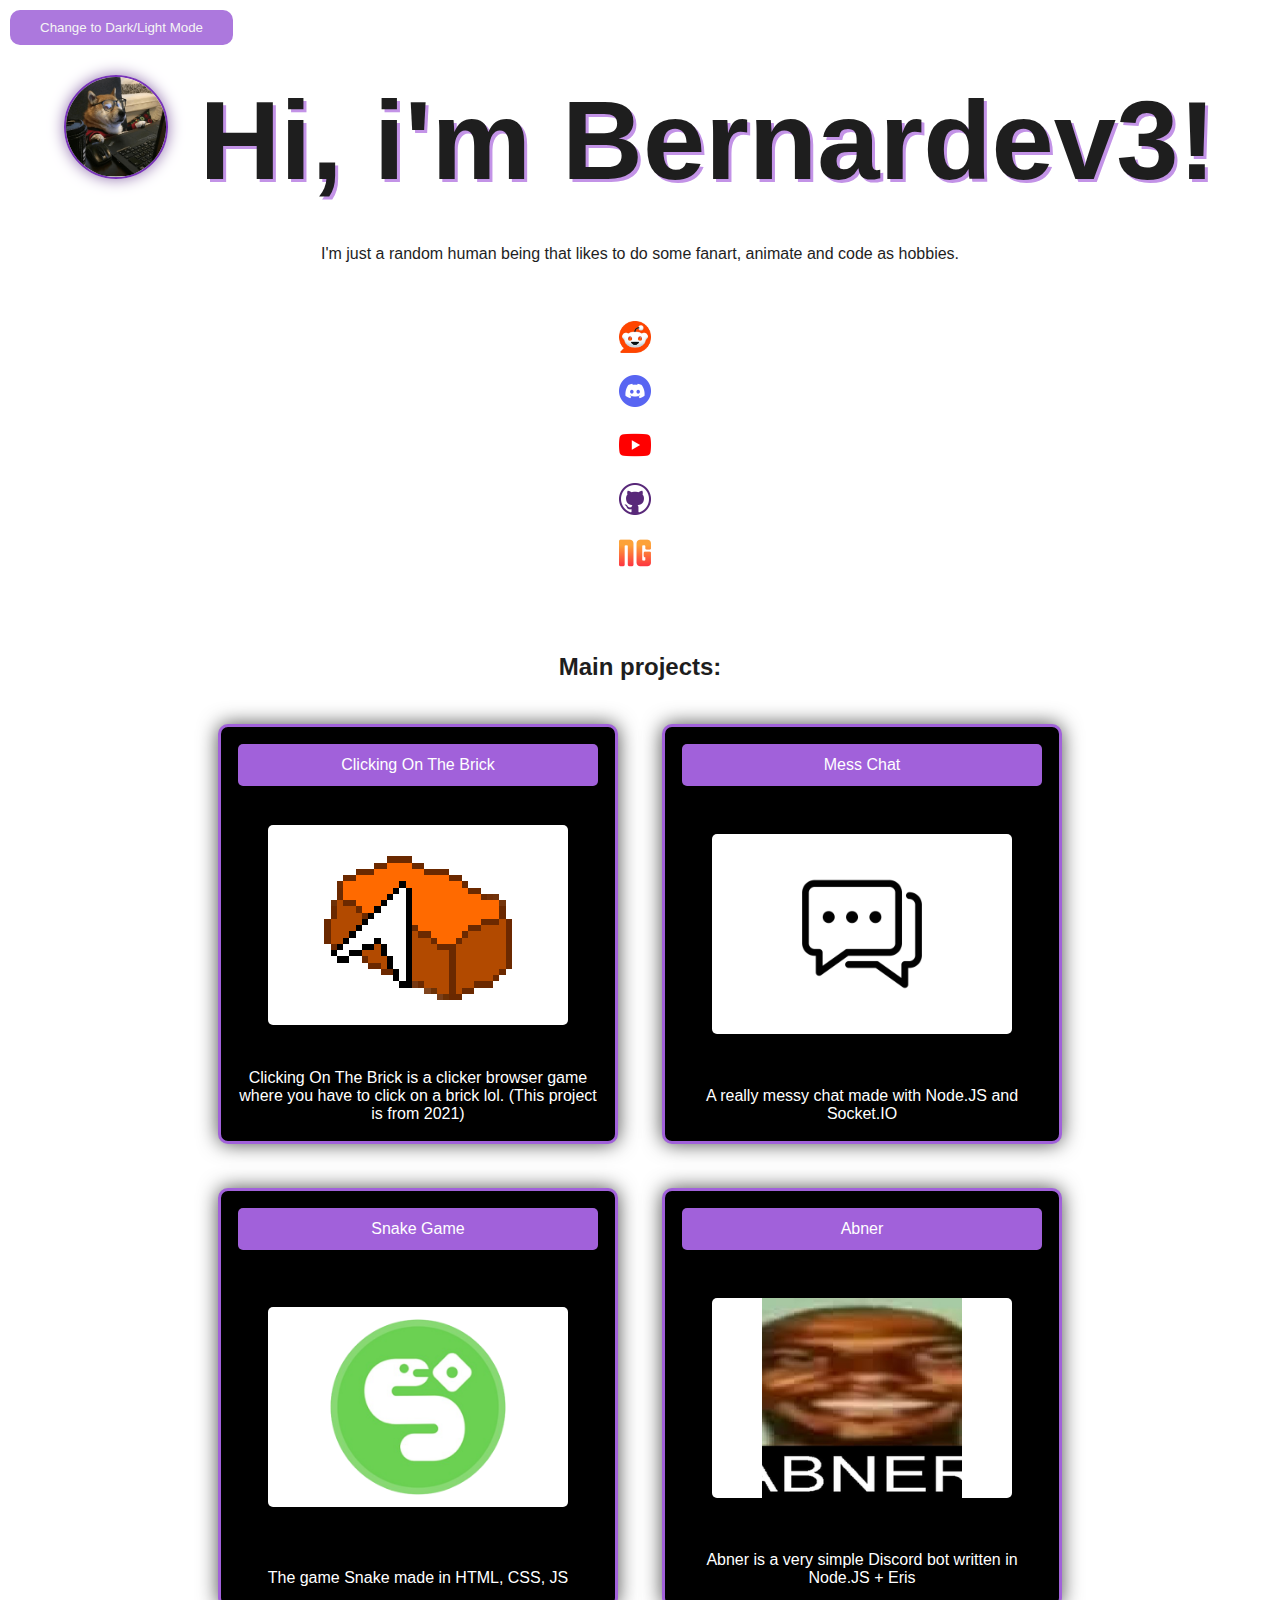
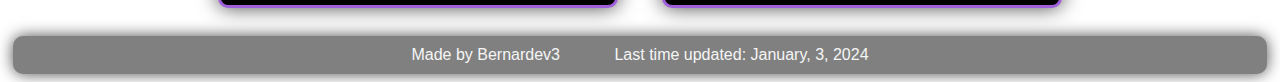
==== index.html @ 6b7e63c8 "Add files via upload" ====
<!DOCTYPE html>

<html lang="en">
	<head>
		<meta charset="UTF-8">
		<meta http-equiv="X-UA-Compatible" content="IE=edge">
		<meta name="viewport" content="width=device-width, initial-scale=1.0">
		<link rel="stylesheet" href="./style.css">
		<link rel="shortcut icon" href="./cachorro_usando_pc.png" type="image/x-icon">
		<title>Bernardev3's portfolio</title>
	</head>

	<body>
		<div id="header">
			<h1>
				<img src="./cachorro_usando_pc.png" width="100" height="100" id="profilePicture">
				Hi, i'm Bernardev3!
			</h1>
			<p>I'm just a random human being that likes to do some fanart, animate and code as hobbies.</p>
		</div>

		<a href="https://www.reddit.com/user/Bernardev3" class="links">
			<span>Reddit</span>
			<br>
			<img src="./reddit_logo.png" width="32" height="32">
		</a>
		<br>
		<a href="https://discord.com/users/873972178507427861" class="links">
			<span>Discord</span>
			<br>
			<img src="./discord_logo.ico" width="32" height="32">
		</a>
		<br>
		<a href="https://www.youtube.com/channel/UCDOGk_g1fvS3BcQYWlkbiJQ" class="links">
			<span>YouTube</span>
			<br>
			<img src="./youtube_logo.png" width="32" height="32">
		</a>
		<br>
		<a href="https://github.com/Bernardev3" class="links">
			<span>GitHub</span>
			<br>
			<img src="./github_logo.png" width="32" height="32">
		</a>
		<br>
		<a href="https://bernardev3.newgrounds.com" class="links">
			<span>Newgrounds</span>
			<br>
			<img src="./newgrounds_logo.ico" width="32" height="32">
		</a>

		<h2 style="margin-top: 80px;">Main projects:</h2>

		<table id="projectsContainer">
			<tbody>
				<td>
					<table class="project">
						<thead>
							<td>Clicking On The Brick</td>
						</thead>
						<tbody>
							<td>
								<a href="https://github.com/Bernardev3/clicking-on-the-brick">
									<img src="./cotb_logo.png" alt="Clicking On The Brick Logo" width="200" height="200" style="image-rendering: pixelated;">
								</a>
							</td>
						</tbody>
						<tfoot>
							<td>Clicking On The Brick is a clicker browser game where you have to click on a brick lol. (This project is from 2021)</td>
						</tfoot>
					</table>
				</td>
				<td>
					<table class="project">
						<thead>
							<td>Mess Chat</td>
						</thead>
						<tbody>
							<td>
								<a href="https://github.com/Bernardev3/mess-chat">
									<img src="./mess_chat_logo.png" alt="Mess Chat Logo" width="200" height="200">
								</a>
							</td>
						</tbody>
						<tfoot>
							<td>A really messy chat made with Node.JS and Socket.IO</td>
						</tfoot>
					</table>
				</td>
				<tr>
				<td>
					<table class="project">
						<thead>
							<td>Snake Game</td>
						</thead>
						<tbody>
							<td>
								<a href="https://github.com/Bernardev3/snake-game">
									<img src="./snake_logo.png" alt="Snake Game Logo" width="200" height="200">
								</a>
							</td>
						</tbody>
						<tfoot>
							<td>The game Snake made in HTML, CSS, JS</td>
						</tfoot>
					</table>
				</td>
				<td>
					<table class="project">
						<thead>
							<td>Abner</td>
						</thead>
						<tbody>
							<td>
								<a href="https://top.gg/bot/1008718546026647593">
									<img src="./abner_logo.png" alt="Abner Logo" width="200" height="200">
								</a>
							</td>
						</tbody>
						<tfoot>
							<td>Abner is a very simple Discord bot written in Node.JS + Eris</td>
						</tfoot>
					</table>
				</td>
			</tbody>
		</table>

		<div id="footer">
			<span style="margin-right: 50px;">Made by Bernardev3</span>
			<span>Last time updated: January, 3, 2024</span>
		</div>

		<button id="changeModeButton">Change to Dark/Light Mode</button>

		<script src="script.js"></script>
	</body>
</html>
---- style.css ----
@keyframes sinWaveAnim {
	to {
		transform: translatey(15px);
	}
}

@keyframes headerAnim {
	from {
		opacity: 0;
	}

	to {
		opacity: 1;
	}
}

@keyframes linksAnim {
	0% {
		color: white;
		padding-right: 10px;
	}

	50% {
		color: rgb(30, 30, 30);
		padding-right: 50px;
	}

	100% {
		color: white;
		padding-right: 10px;
	}
}

@keyframes darkLinksAnim {
	0% {
		color: rgb(30, 30, 30);
		padding-right: 10px;
	}

	50% {
		color: whitesmoke;
		padding-right: 50px;
	}

	100% {
		color: rgb(30, 30, 30);
		padding-right: 10px;
	}
}

@keyframes projectHoverAnim {
	from {
		width: 400px;
		height: 420px;
	}

	to {
		width: 380px;
		height: 400px;
		margin-left: 30px;
	}
}

* {
	font-family: sans-serif;
}

body {
	text-align: center;
	align-items: center;
	background-color: white;
	color: rgb(30, 30, 30);
}

h1 {
	font-size: 700%;
	text-shadow: 3px 3px rgb(195, 147, 231);
	margin-bottom: 0;
}

p {
	margin-bottom: 40px;
	margin-top: 40px;
}

.links {
	color: white;
	padding-top: 15px;
	text-decoration: none;
	padding: 10px;
}

.links span {
	margin-right: 20px;
}

#header {
	animation: headerAnim 3s;
}

#profilePicture {
	border: 2px rgb(120, 52, 184) solid;
	border-radius: 100px;
	box-shadow: 0 0 15px rgb(144, 113, 172);
	animation: sinWaveAnim 1.8s alternate infinite ease-in-out;
}

#projectsContainer {
	margin: auto;
	animation: sinWaveAnim 2s alternate infinite ease-in-out;
}

#changeModeButton {
	position: fixed;
	top: 10px;
	left: 10px;
	cursor: pointer;
	background-color: rgb(172, 120, 221);
	border: none;
	border-radius: 10px;
	padding: 10px;
	padding-right: 30px;
	padding-left: 30px;
	color: whitesmoke;
}

#changeModeButton:hover {
	background-color: rgb(126, 87, 163);
}

#footer {
	padding: 10px;
	background-color: gray;
	color: whitesmoke;
	border-radius: 10px;
	margin: 5px;
	box-shadow: 0 0 15px rgba(0, 0, 0, 0.7);
}

.project {
	height: 420px;
	width: 400px;
	border-radius: 10px;
	border: 3px rgb(161, 97, 218) solid;
	padding: 15px;
	background-color: black;
	color: white;
	box-shadow: 0 0 20px rgba(0, 0, 0, 0.7);
	margin: 20px;
}

.project thead td {
	background-color: rgb(161, 97, 218);
	padding: 12px;
	border-radius: 5px;
}

.project tbody img {
	background-color: white;
	padding-left: 50px;
	padding-right: 50px;
	border-radius: 5px;
	margin: 10px;
}

.project:hover {
	animation: projectHoverAnim 0.8s alternate ease-in-out infinite;
	border: 4px rgb(112, 81, 138) solid;
}
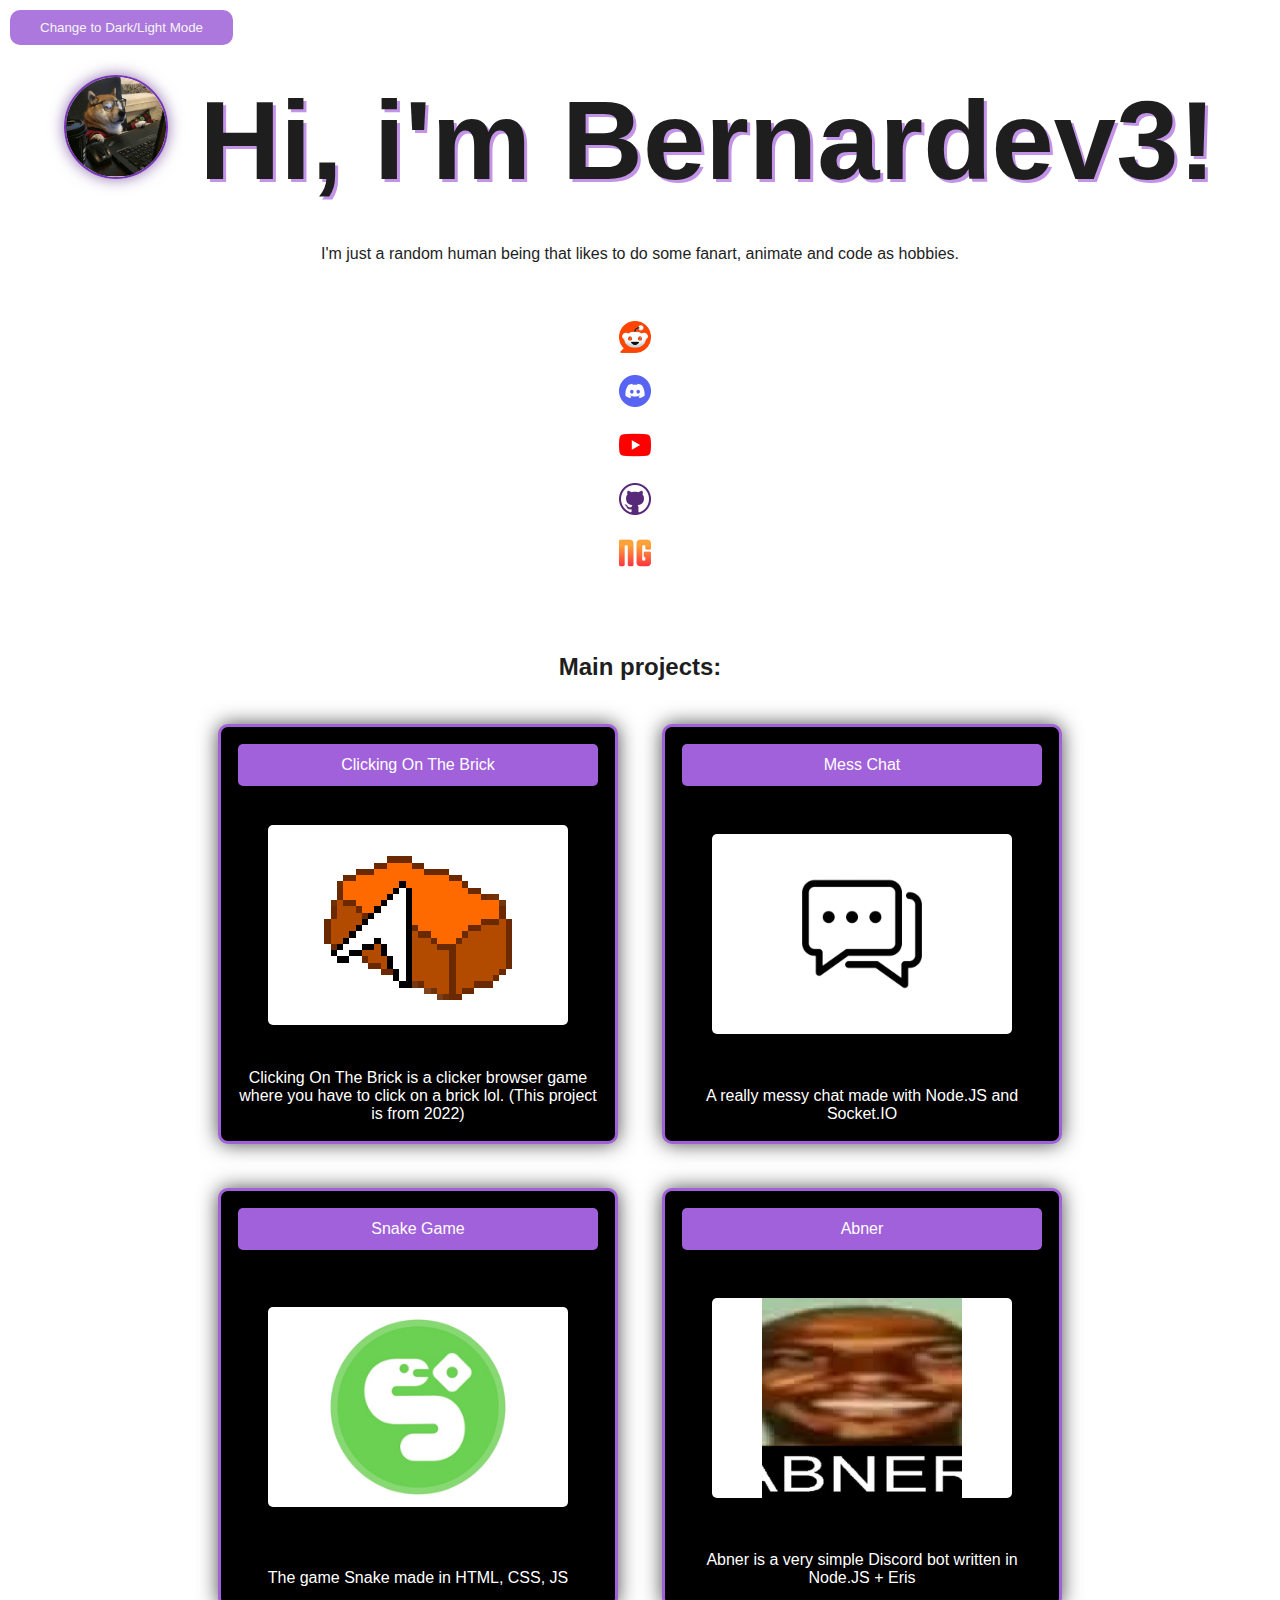
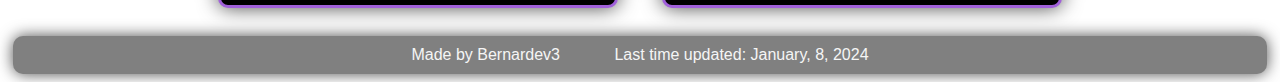
==== commit 44ca0583: "Add files via upload" ====
--- a/index.html
+++ b/index.html
@@ -66,7 +66,7 @@
 							</td>
 						</tbody>
 						<tfoot>
-							<td>Clicking On The Brick is a clicker browser game where you have to click on a brick lol. (This project is from 2021)</td>
+							<td>Clicking On The Brick is a clicker browser game where you have to click on a brick lol. (This project is from 2022)</td>
 						</tfoot>
 					</table>
 				</td>
@@ -127,7 +127,7 @@
 
 		<div id="footer">
 			<span style="margin-right: 50px;">Made by Bernardev3</span>
-			<span>Last time updated: January, 3, 2024</span>
+			<span>Last time updated: January, 8, 2024</span>
 		</div>
 
 		<button id="changeModeButton">Change to Dark/Light Mode</button>
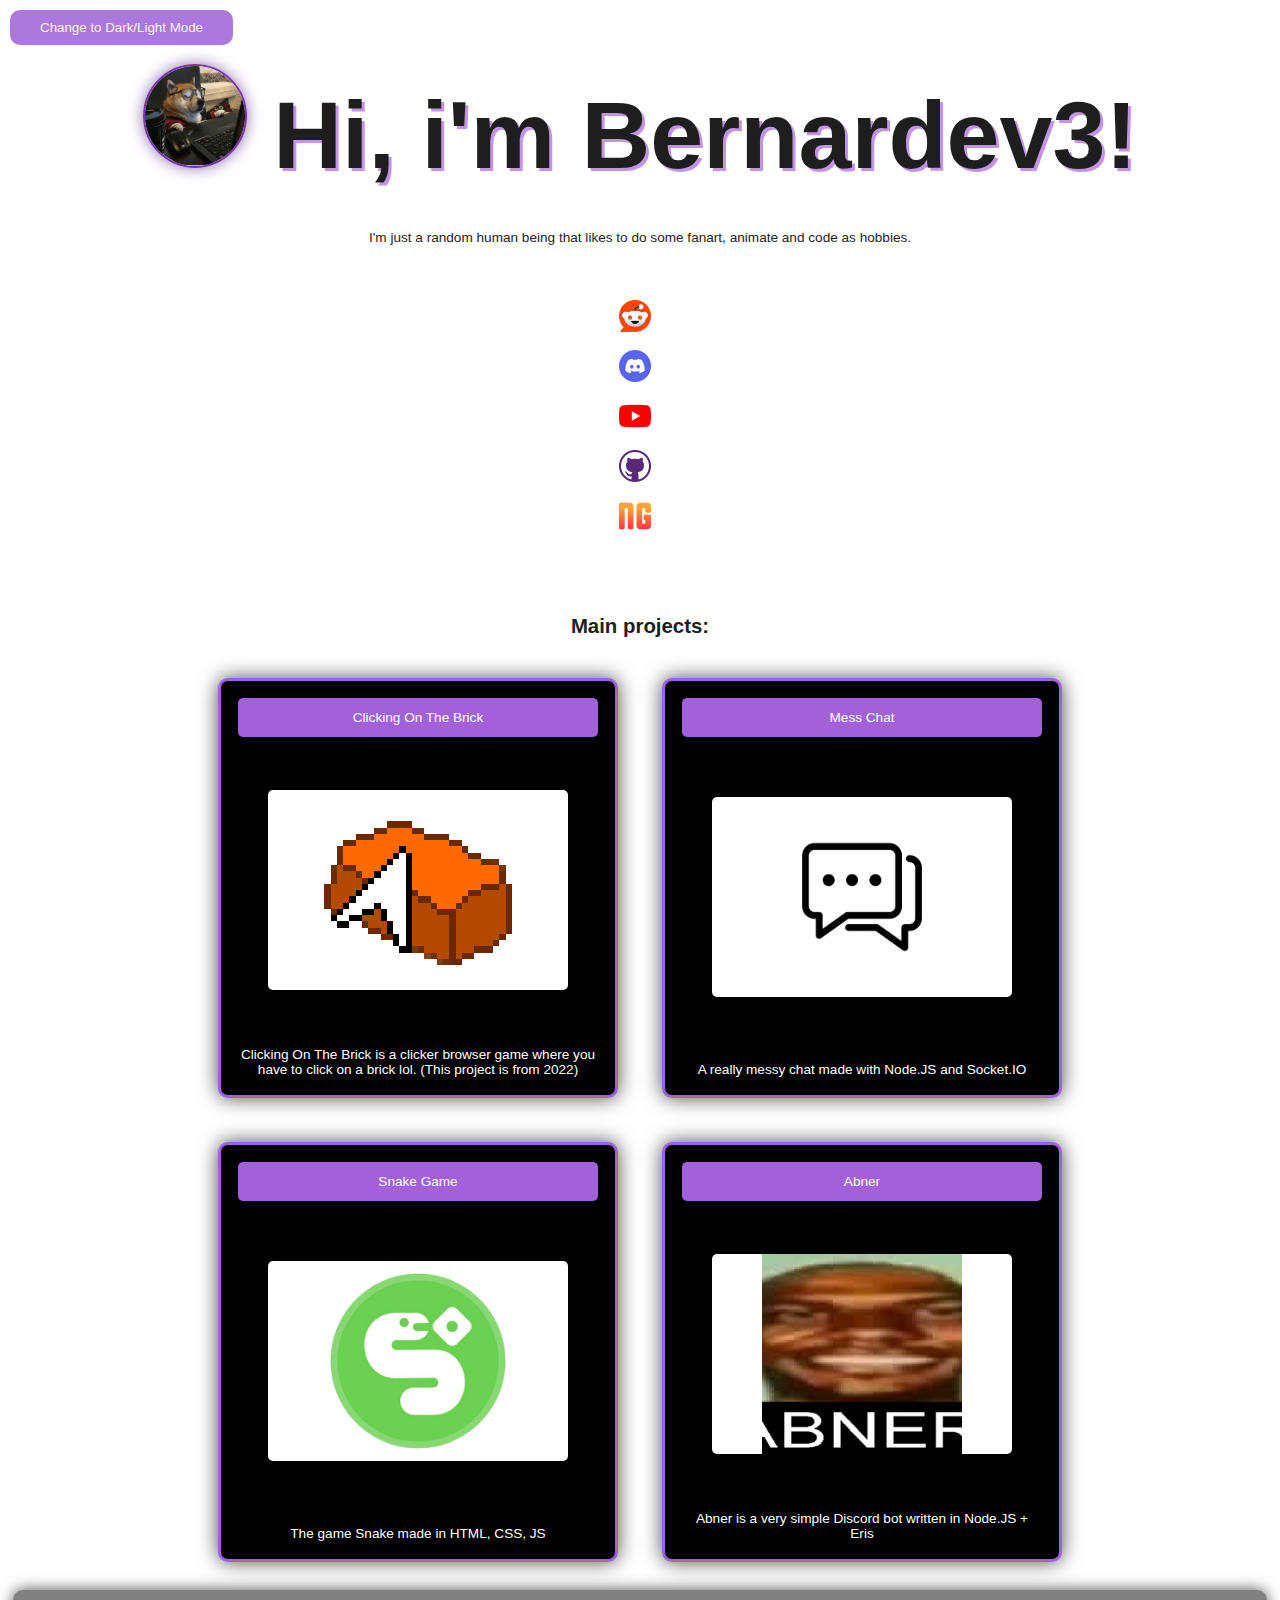
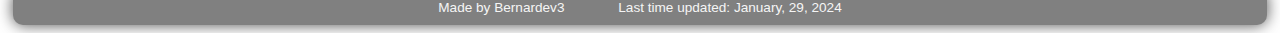
==== commit d7fb94f9: "Add files via upload" ====
--- a/index.html
+++ b/index.html
@@ -127,7 +127,7 @@
 
 		<div id="footer">
 			<span style="margin-right: 50px;">Made by Bernardev3</span>
-			<span>Last time updated: January, 8, 2024</span>
+			<span>Last time updated: January, 29, 2024</span>
 		</div>
 
 		<button id="changeModeButton">Change to Dark/Light Mode</button>
--- a/style.css
+++ b/style.css
@@ -62,7 +62,7 @@
 }
 
 * {
-	font-family: sans-serif;
+	font-family: Verdana, sans-serif;
 }
 
 body {
@@ -70,6 +70,7 @@
 	align-items: center;
 	background-color: white;
 	color: rgb(30, 30, 30);
+	font-size: 85%;
 }
 
 h1 {
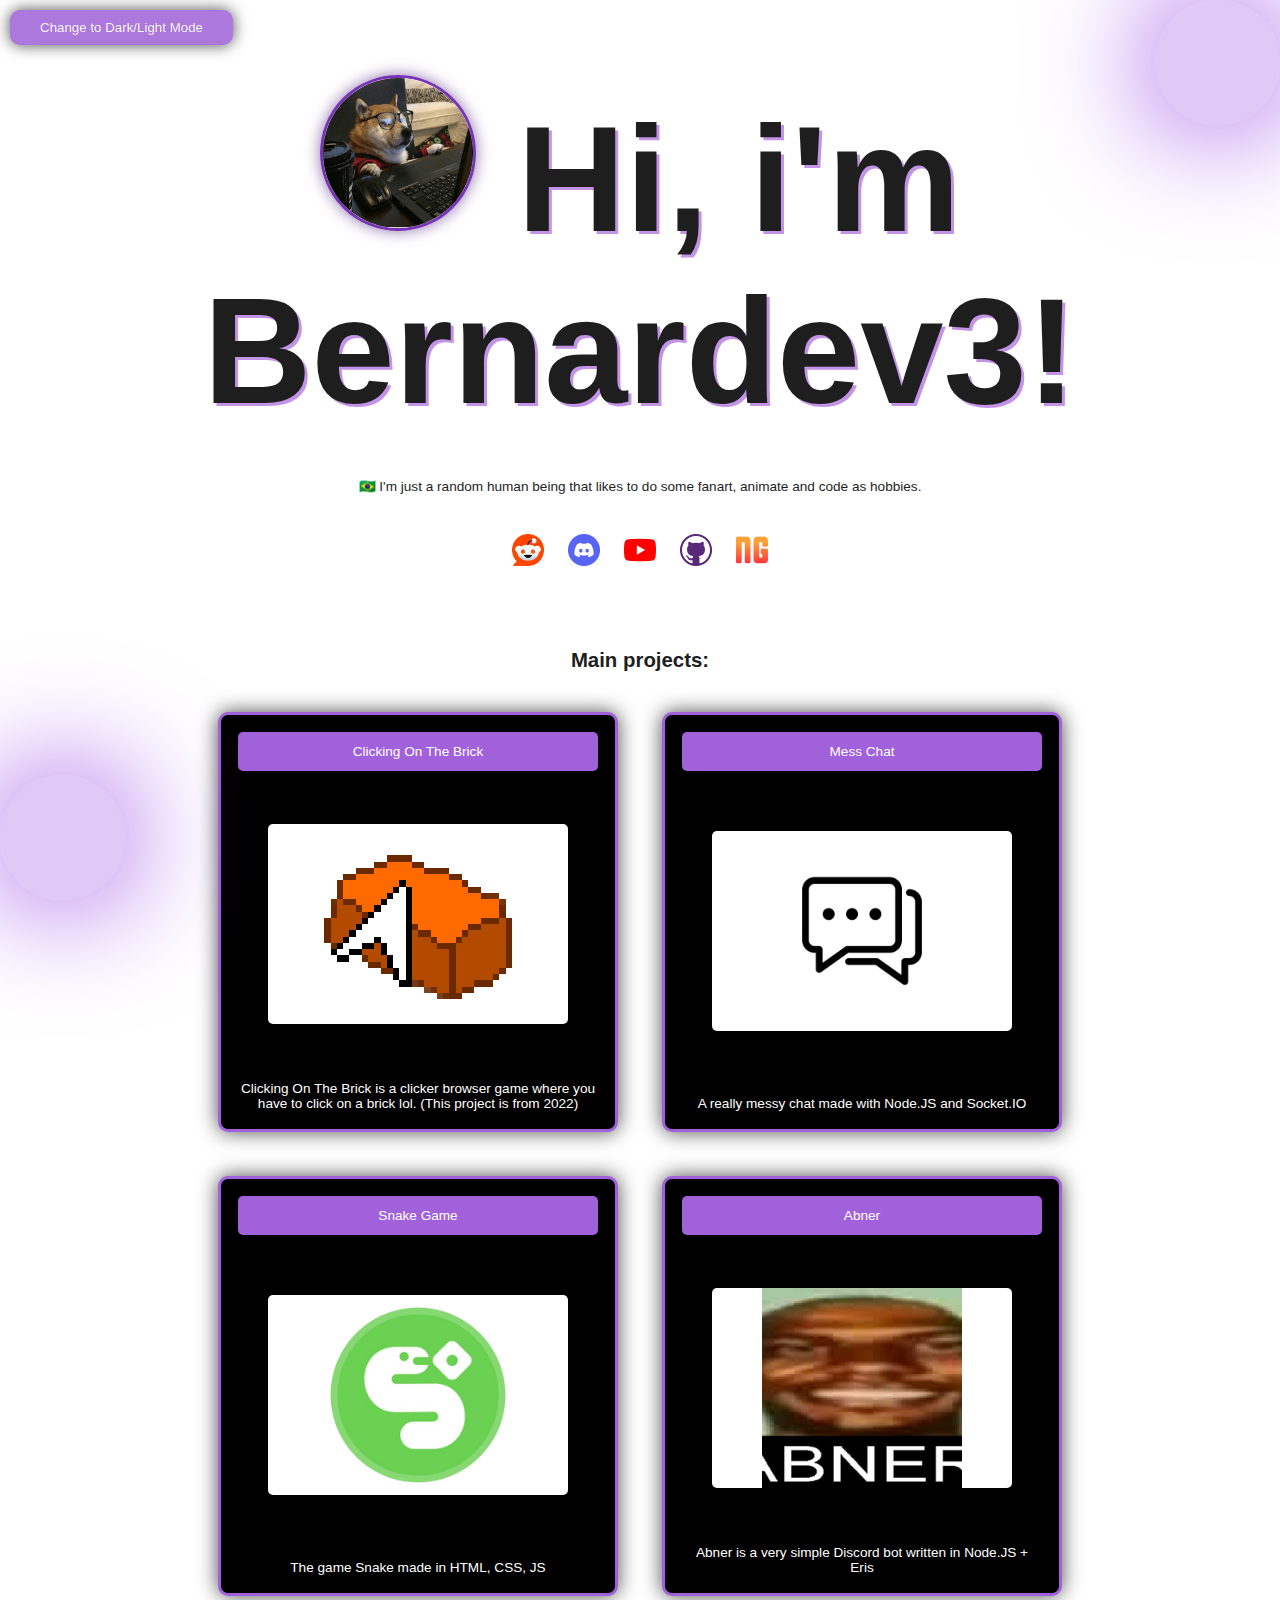
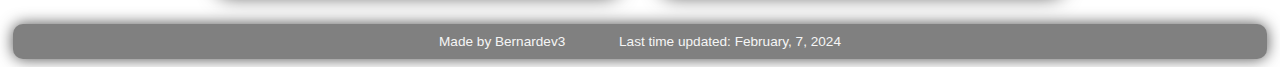
==== commit f6f1fc4f: "Add files via upload" ====
--- a/index.html
+++ b/index.html
@@ -13,40 +13,26 @@
 	<body>
 		<div id="header">
 			<h1>
-				<img src="./cachorro_usando_pc.png" width="100" height="100" id="profilePicture">
-				Hi, i'm Bernardev3!
+				<img src="./cachorro_usando_pc.png" width="150" height="150" id="profilePicture">
+				Hi, i'm<br>Bernardev3!
 			</h1>
-			<p>I'm just a random human being that likes to do some fanart, animate and code as hobbies.</p>
+			<p>🇧🇷 I'm just a random human being that likes to do some fanart, animate and code as hobbies.</p>
 		</div>
 
 		<a href="https://www.reddit.com/user/Bernardev3" class="links">
-			<span>Reddit</span>
-			<br>
-			<img src="./reddit_logo.png" width="32" height="32">
+			<img src="./reddit_logo.png" width="32" height="32" alt="Reddit" title="Reddit">
 		</a>
-		<br>
 		<a href="https://discord.com/users/873972178507427861" class="links">
-			<span>Discord</span>
-			<br>
-			<img src="./discord_logo.ico" width="32" height="32">
+			<img src="./discord_logo.ico" width="32" height="32" alt="Discord" title="Discord">
 		</a>
-		<br>
 		<a href="https://www.youtube.com/channel/UCDOGk_g1fvS3BcQYWlkbiJQ" class="links">
-			<span>YouTube</span>
-			<br>
-			<img src="./youtube_logo.png" width="32" height="32">
+			<img src="./youtube_logo.png" width="32" height="32" alt="YouTube" title="YouTube">
 		</a>
-		<br>
 		<a href="https://github.com/Bernardev3" class="links">
-			<span>GitHub</span>
-			<br>
-			<img src="./github_logo.png" width="32" height="32">
+			<img src="./github_logo.png" width="32" height="32" alt="GitHub" title="GitHub">
 		</a>
-		<br>
 		<a href="https://bernardev3.newgrounds.com" class="links">
-			<span>Newgrounds</span>
-			<br>
-			<img src="./newgrounds_logo.ico" width="32" height="32">
+			<img src="./newgrounds_logo.ico" width="32" height="32" alt="Newgrounds" title="Newgrounds">
 		</a>
 
 		<h2 style="margin-top: 80px;">Main projects:</h2>
@@ -127,11 +113,14 @@
 
 		<div id="footer">
 			<span style="margin-right: 50px;">Made by Bernardev3</span>
-			<span>Last time updated: January, 29, 2024</span>
+			<span>Last time updated: February, 7, 2024</span>
 		</div>
 
 		<button id="changeModeButton">Change to Dark/Light Mode</button>
 
+		<div id="lightSource1"></div>
+		<div id="lightSource2"></div>
+
 		<script src="script.js"></script>
 	</body>
 </html>--- a/style.css
+++ b/style.css
@@ -14,50 +14,13 @@
 	}
 }
 
-@keyframes linksAnim {
-	0% {
-		color: white;
-		padding-right: 10px;
-	}
-
-	50% {
-		color: rgb(30, 30, 30);
-		padding-right: 50px;
-	}
-
-	100% {
-		color: white;
-		padding-right: 10px;
-	}
-}
-
-@keyframes darkLinksAnim {
-	0% {
-		color: rgb(30, 30, 30);
-		padding-right: 10px;
-	}
-
-	50% {
-		color: whitesmoke;
-		padding-right: 50px;
-	}
-
-	100% {
-		color: rgb(30, 30, 30);
-		padding-right: 10px;
-	}
-}
-
 @keyframes projectHoverAnim {
 	from {
-		width: 400px;
-		height: 420px;
+		opacity: 1;
 	}
 
 	to {
-		width: 380px;
-		height: 400px;
-		margin-left: 30px;
+		opacity: 0.8;
 	}
 }
 
@@ -74,8 +37,9 @@
 }
 
 h1 {
-	font-size: 700%;
+	font-size: 1100%;
 	text-shadow: 3px 3px rgb(195, 147, 231);
+	margin: 75px;
 	margin-bottom: 0;
 }
 
@@ -85,14 +49,12 @@
 }
 
 .links {
-	color: white;
-	padding-top: 15px;
+	padding: 10px;
 	text-decoration: none;
-	padding: 10px;
 }
 
-.links span {
-	margin-right: 20px;
+.links:hover {
+	opacity: 0.4;
 }
 
 #header {
@@ -100,8 +62,8 @@
 }
 
 #profilePicture {
-	border: 2px rgb(120, 52, 184) solid;
-	border-radius: 100px;
+	border: 3px rgb(120, 52, 184) solid;
+	border-radius: 150px;
 	box-shadow: 0 0 15px rgb(144, 113, 172);
 	animation: sinWaveAnim 1.8s alternate infinite ease-in-out;
 }
@@ -123,6 +85,7 @@
 	padding-right: 30px;
 	padding-left: 30px;
 	color: whitesmoke;
+	box-shadow: 0 0 15px rgba(0, 0, 0, 0.7);
 }
 
 #changeModeButton:hover {
@@ -165,6 +128,29 @@
 }
 
 .project:hover {
-	animation: projectHoverAnim 0.8s alternate ease-in-out infinite;
-	border: 4px rgb(112, 81, 138) solid;
+	animation: projectHoverAnim 0.3s;
+	border: 3px rgb(112, 81, 138) solid;
+	opacity: 0.8;
+}
+
+#lightSource1 {
+	position: fixed;
+	top: 0;
+	right: 0;
+	width: 125px;
+	height: 125px;
+	box-shadow: 0 0 125px blueviolet;
+	border-radius: 125px;
+	background-color: rgba(137, 43, 226, 0.26);
+}
+
+#lightSource2 {
+	position: fixed;
+	bottom: 0;
+	left: 0;
+	width: 125px;
+	height: 125px;
+	box-shadow: 0 0 125px blueviolet;
+	border-radius: 125px;
+	background-color: rgba(137, 43, 226, 0.26);
 }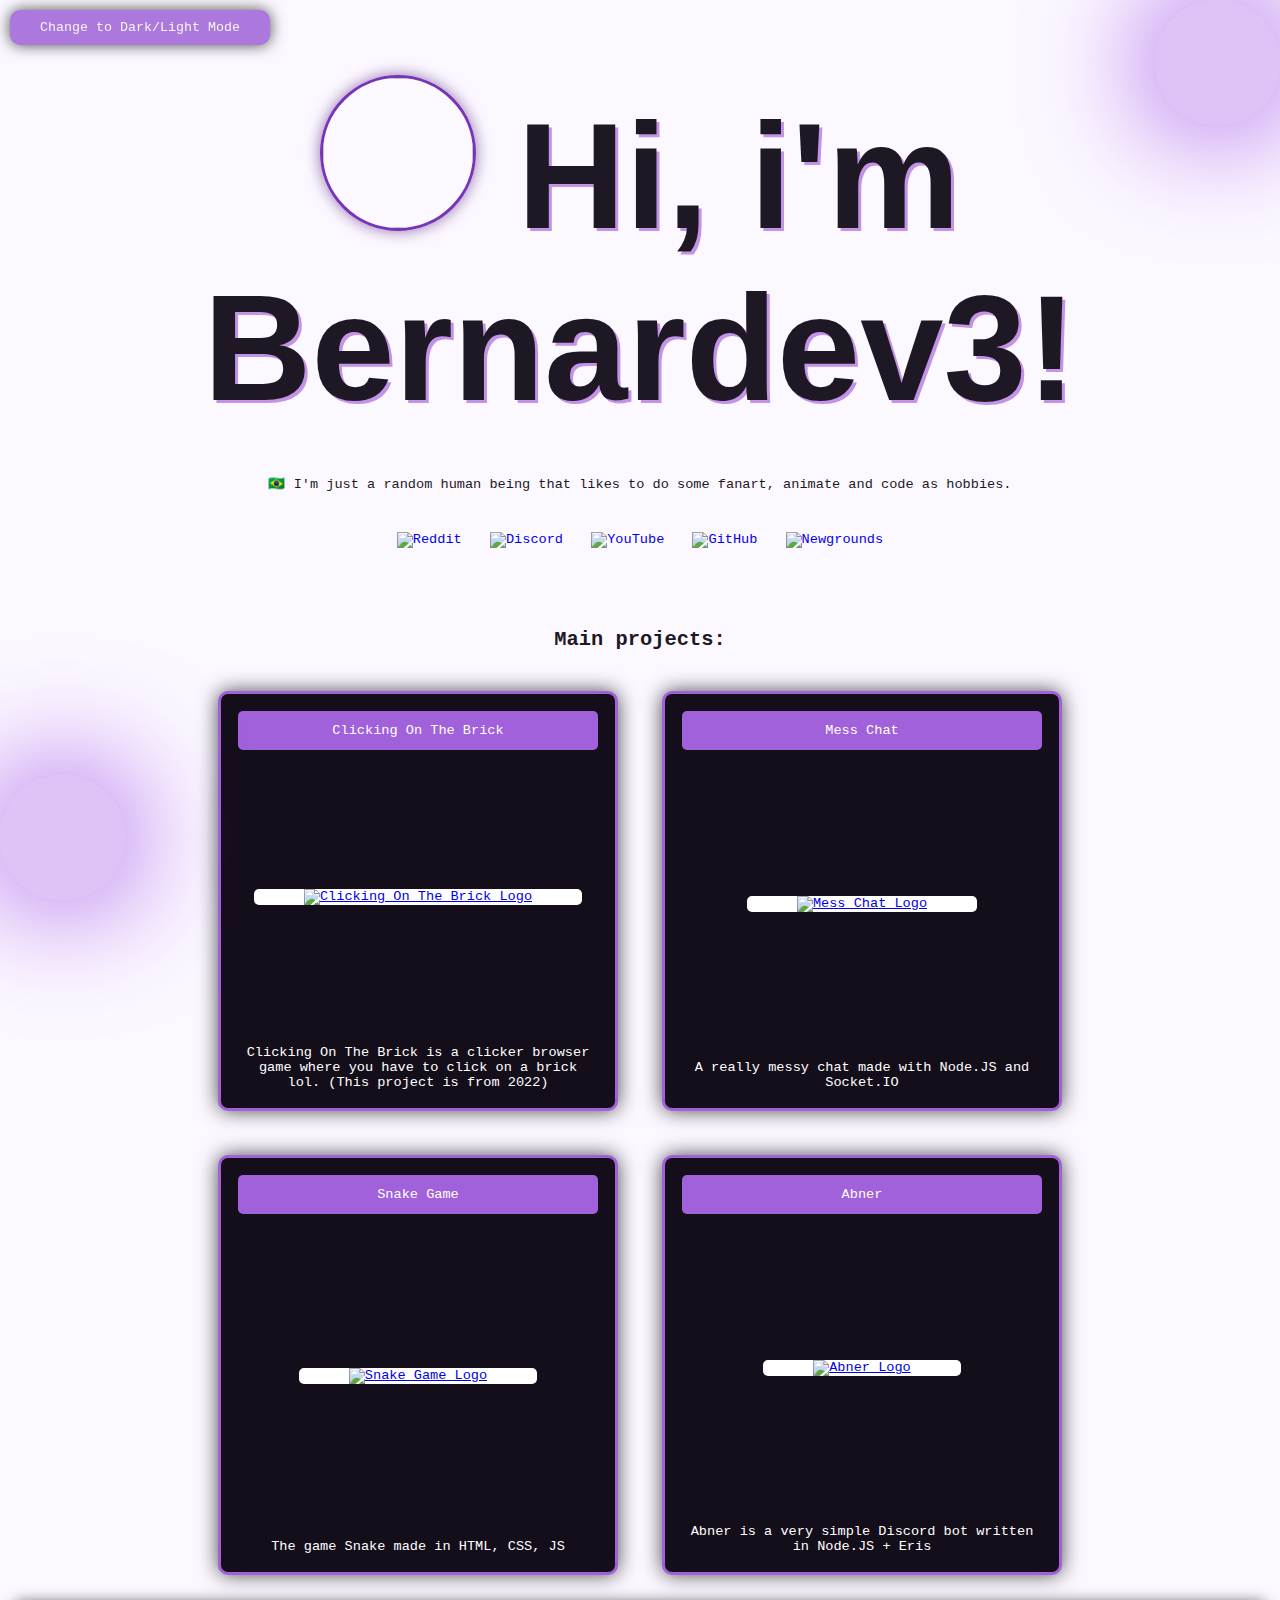
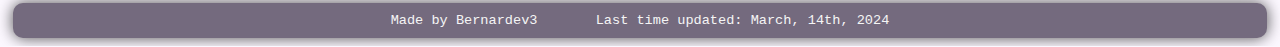
==== commit 21700a4d: "Add files via upload" ====
--- a/index.html
+++ b/index.html
@@ -6,33 +6,33 @@
 		<meta http-equiv="X-UA-Compatible" content="IE=edge">
 		<meta name="viewport" content="width=device-width, initial-scale=1.0">
 		<link rel="stylesheet" href="./style.css">
-		<link rel="shortcut icon" href="./cachorro_usando_pc.png" type="image/x-icon">
+		<link rel="shortcut icon" href="./favicon.png" type="image/x-icon">
 		<title>Bernardev3's portfolio</title>
 	</head>
 
 	<body>
 		<div id="header">
 			<h1>
-				<img src="./cachorro_usando_pc.png" width="150" height="150" id="profilePicture">
+				<img src="./img/cachorro_usando_pc.png" width="150" height="150" id="profilePicture">
 				Hi, i'm<br>Bernardev3!
 			</h1>
 			<p>🇧🇷 I'm just a random human being that likes to do some fanart, animate and code as hobbies.</p>
 		</div>
 
 		<a href="https://www.reddit.com/user/Bernardev3" class="links">
-			<img src="./reddit_logo.png" width="32" height="32" alt="Reddit" title="Reddit">
+			<img src="./img/reddit_logo.png" width="32" height="32" alt="Reddit" title="Reddit">
 		</a>
 		<a href="https://discord.com/users/873972178507427861" class="links">
-			<img src="./discord_logo.ico" width="32" height="32" alt="Discord" title="Discord">
+			<img src="./img/discord_logo.ico" width="32" height="32" alt="Discord" title="Discord">
 		</a>
 		<a href="https://www.youtube.com/channel/UCDOGk_g1fvS3BcQYWlkbiJQ" class="links">
-			<img src="./youtube_logo.png" width="32" height="32" alt="YouTube" title="YouTube">
+			<img src="./img/youtube_logo.png" width="32" height="32" alt="YouTube" title="YouTube">
 		</a>
 		<a href="https://github.com/Bernardev3" class="links">
-			<img src="./github_logo.png" width="32" height="32" alt="GitHub" title="GitHub">
+			<img src="./img/github_logo.png" width="32" height="32" alt="GitHub" title="GitHub">
 		</a>
 		<a href="https://bernardev3.newgrounds.com" class="links">
-			<img src="./newgrounds_logo.ico" width="32" height="32" alt="Newgrounds" title="Newgrounds">
+			<img src="./img/newgrounds_logo.ico" width="32" height="32" alt="Newgrounds" title="Newgrounds">
 		</a>
 
 		<h2 style="margin-top: 80px;">Main projects:</h2>
@@ -47,7 +47,7 @@
 						<tbody>
 							<td>
 								<a href="https://github.com/Bernardev3/clicking-on-the-brick">
-									<img src="./cotb_logo.png" alt="Clicking On The Brick Logo" width="200" height="200" style="image-rendering: pixelated;">
+									<img src="./img/cotb_logo.png" alt="Clicking On The Brick Logo" width="200" height="200" style="image-rendering: pixelated;">
 								</a>
 							</td>
 						</tbody>
@@ -64,7 +64,7 @@
 						<tbody>
 							<td>
 								<a href="https://github.com/Bernardev3/mess-chat">
-									<img src="./mess_chat_logo.png" alt="Mess Chat Logo" width="200" height="200">
+									<img src="./img/mess_chat_logo.png" alt="Mess Chat Logo" width="200" height="200">
 								</a>
 							</td>
 						</tbody>
@@ -82,7 +82,7 @@
 						<tbody>
 							<td>
 								<a href="https://github.com/Bernardev3/snake-game">
-									<img src="./snake_logo.png" alt="Snake Game Logo" width="200" height="200">
+									<img src="./img/snake_logo.png" alt="Snake Game Logo" width="200" height="200">
 								</a>
 							</td>
 						</tbody>
@@ -99,7 +99,7 @@
 						<tbody>
 							<td>
 								<a href="https://top.gg/bot/1008718546026647593">
-									<img src="./abner_logo.png" alt="Abner Logo" width="200" height="200">
+									<img src="./img/abner_logo.png" alt="Abner Logo" width="200" height="200">
 								</a>
 							</td>
 						</tbody>
@@ -113,7 +113,7 @@
 
 		<div id="footer">
 			<span style="margin-right: 50px;">Made by Bernardev3</span>
-			<span>Last time updated: February, 7, 2024</span>
+			<span>Last time updated: March, 14th, 2024</span>
 		</div>
 
 		<button id="changeModeButton">Change to Dark/Light Mode</button>
--- a/style.css
+++ b/style.css
@@ -25,14 +25,14 @@
 }
 
 * {
-	font-family: Verdana, sans-serif;
+	font-family: monospace, Verdana, Geneva, Tahoma, sans-serif;
 }
 
 body {
 	text-align: center;
 	align-items: center;
-	background-color: white;
-	color: rgb(30, 30, 30);
+	background-color: rgb(252, 248, 255);
+	color: rgb(30, 24, 36);
 	font-size: 85%;
 }
 
@@ -41,6 +41,7 @@
 	text-shadow: 3px 3px rgb(195, 147, 231);
 	margin: 75px;
 	margin-bottom: 0;
+	font-family: Verdana, Geneva, Tahoma, sans-serif;
 }
 
 p {
@@ -94,7 +95,7 @@
 
 #footer {
 	padding: 10px;
-	background-color: gray;
+	background-color: rgb(116, 106, 126);
 	color: whitesmoke;
 	border-radius: 10px;
 	margin: 5px;
@@ -107,7 +108,7 @@
 	border-radius: 10px;
 	border: 3px rgb(161, 97, 218) solid;
 	padding: 15px;
-	background-color: black;
+	background-color: rgb(20, 14, 26);
 	color: white;
 	box-shadow: 0 0 20px rgba(0, 0, 0, 0.7);
 	margin: 20px;
@@ -133,10 +134,8 @@
 	opacity: 0.8;
 }
 
-#lightSource1 {
+#lightSource1, #lightSource2 {
 	position: fixed;
-	top: 0;
-	right: 0;
 	width: 125px;
 	height: 125px;
 	box-shadow: 0 0 125px blueviolet;
@@ -144,13 +143,12 @@
 	background-color: rgba(137, 43, 226, 0.26);
 }
 
+#lightSource1 {
+	top: 0;
+	right: 0;
+}
+
 #lightSource2 {
-	position: fixed;
 	bottom: 0;
 	left: 0;
-	width: 125px;
-	height: 125px;
-	box-shadow: 0 0 125px blueviolet;
-	border-radius: 125px;
-	background-color: rgba(137, 43, 226, 0.26);
 }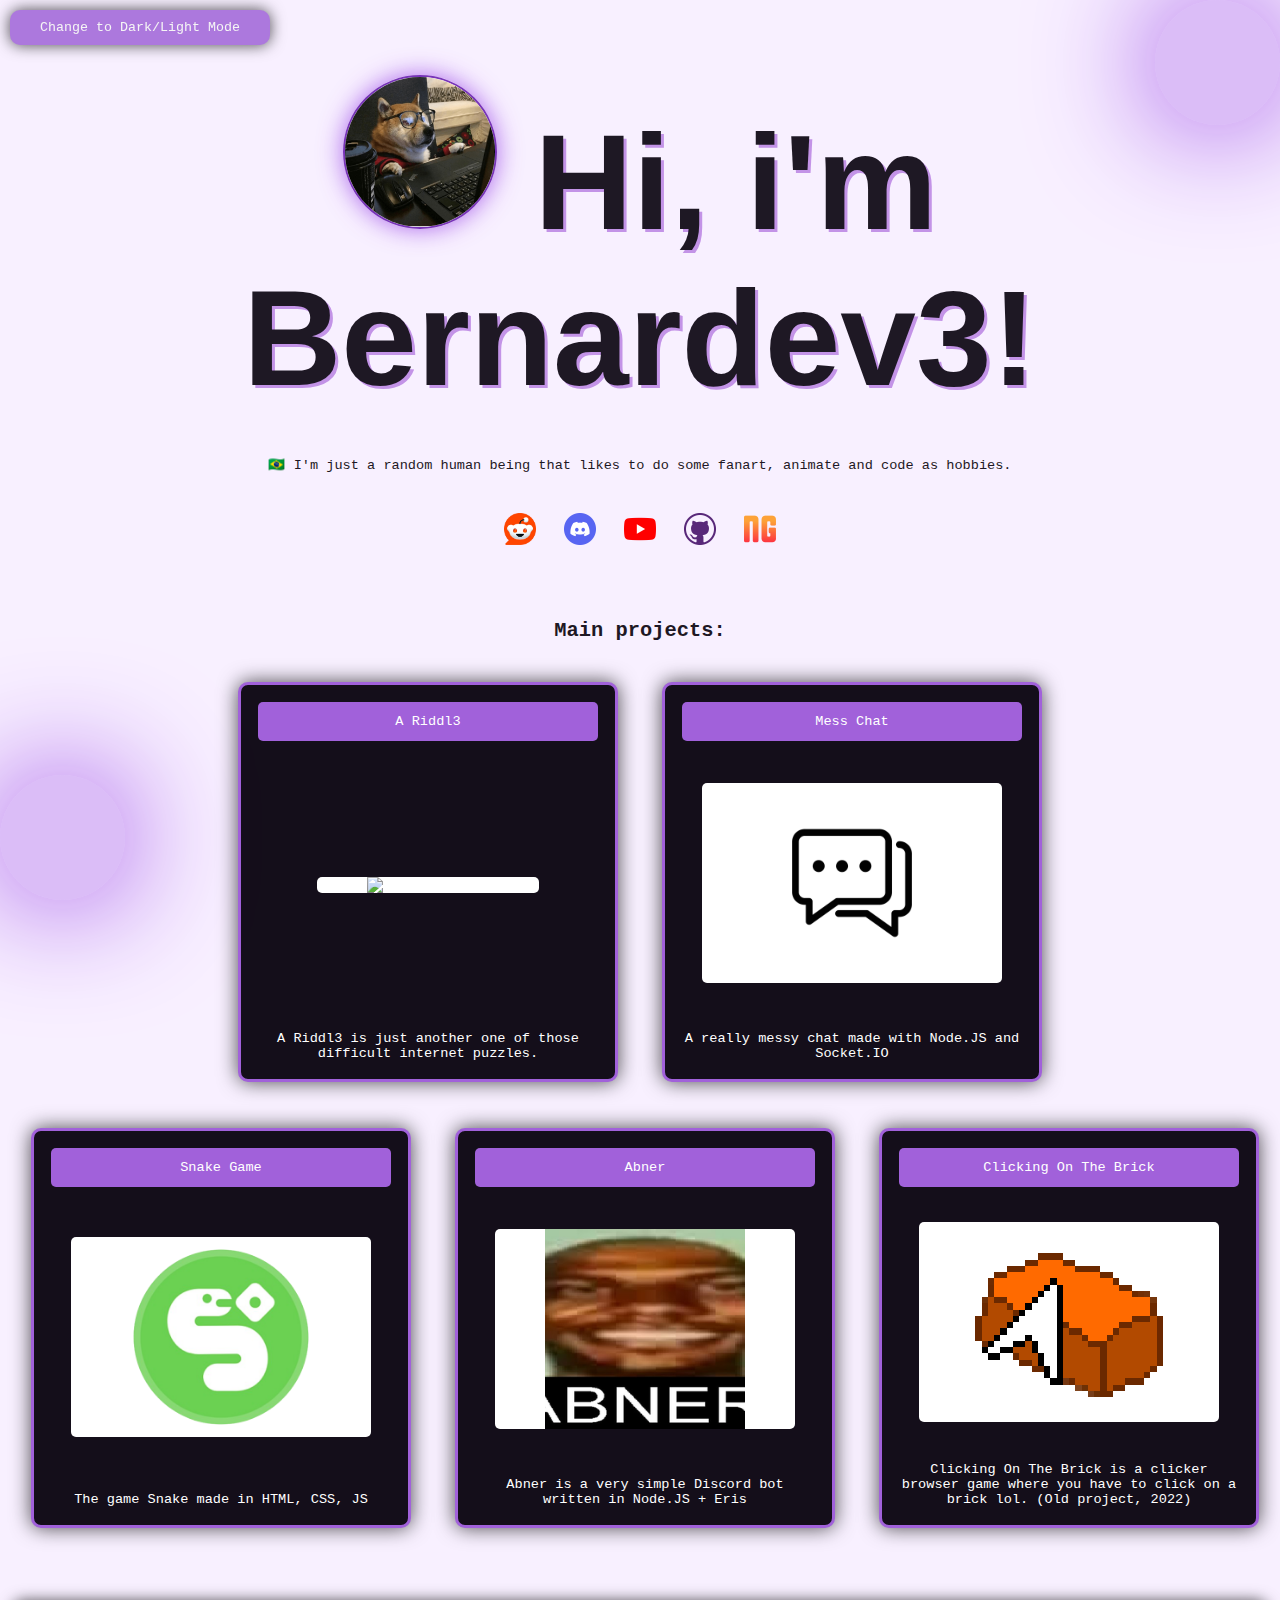
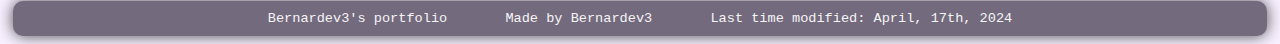
==== commit 17520b1b: "Add files via upload" ====
--- a/index.html
+++ b/index.html
@@ -35,85 +35,106 @@
 			<img src="./img/newgrounds_logo.ico" width="32" height="32" alt="Newgrounds" title="Newgrounds">
 		</a>
 
-		<h2 style="margin-top: 80px;">Main projects:</h2>
+		<h2 style="margin-top: 70px;">Main projects:</h2>
 
-		<table id="projectsContainer">
+		<table class="projectsContainer">
 			<tbody>
 				<td>
-					<table class="project">
-						<thead>
-							<td>Clicking On The Brick</td>
-						</thead>
-						<tbody>
-							<td>
-								<a href="https://github.com/Bernardev3/clicking-on-the-brick">
-									<img src="./img/cotb_logo.png" alt="Clicking On The Brick Logo" width="200" height="200" style="image-rendering: pixelated;">
-								</a>
-							</td>
-						</tbody>
-						<tfoot>
-							<td>Clicking On The Brick is a clicker browser game where you have to click on a brick lol. (This project is from 2022)</td>
-						</tfoot>
-					</table>
+					<a href="https://a-riddl3.netlify.app">
+						<table class="project">
+							<thead>
+								<td>A Riddl3</td>
+							</thead>
+							<tbody>
+								<td>
+									<img src="./img/a_riddl3_logo.png" alt="A Riddl3 logo" width="200" height="200">
+								</td>
+							</tbody>
+							<tfoot>
+								<td>A Riddl3 is just another one of those difficult internet puzzles.</td>
+							</tfoot>
+						</table>
+					</a>
 				</td>
 				<td>
-					<table class="project">
-						<thead>
-							<td>Mess Chat</td>
-						</thead>
-						<tbody>
-							<td>
-								<a href="https://github.com/Bernardev3/mess-chat">
+					<a href="https://github.com/Bernardev3/mess-chat">
+						<table class="project">
+							<thead>
+								<td>Mess Chat</td>
+							</thead>
+							<tbody>
+								<td>
 									<img src="./img/mess_chat_logo.png" alt="Mess Chat Logo" width="200" height="200">
-								</a>
-							</td>
-						</tbody>
-						<tfoot>
-							<td>A really messy chat made with Node.JS and Socket.IO</td>
-						</tfoot>
-					</table>
+								</td>
+							</tbody>
+							<tfoot>
+								<td>A really messy chat made with Node.JS and Socket.IO</td>
+							</tfoot>
+						</table>
+					</a>
 				</td>
-				<tr>
+			</tbody>
+		</table>
+		<table class="projectsContainer">
+			<tbody>
 				<td>
-					<table class="project">
-						<thead>
-							<td>Snake Game</td>
-						</thead>
-						<tbody>
-							<td>
-								<a href="https://github.com/Bernardev3/snake-game">
+					<a href="https://github.com/Bernardev3/snake-game">
+						<table class="project">
+							<thead>
+								<td>Snake Game</td>
+							</thead>
+							<tbody>
+								<td>
 									<img src="./img/snake_logo.png" alt="Snake Game Logo" width="200" height="200">
-								</a>
-							</td>
-						</tbody>
-						<tfoot>
-							<td>The game Snake made in HTML, CSS, JS</td>
-						</tfoot>
-					</table>
+								</td>
+							</tbody>
+							<tfoot>
+								<td>The game Snake made in HTML, CSS, JS</td>
+							</tfoot>
+						</table>
+					</a>
 				</td>
 				<td>
-					<table class="project">
-						<thead>
-							<td>Abner</td>
-						</thead>
-						<tbody>
-							<td>
-								<a href="https://top.gg/bot/1008718546026647593">
+					<a href="https://top.gg/bot/1008718546026647593">
+						<table class="project">
+							<thead>
+								<td>Abner</td>
+							</thead>
+							<tbody>
+								<td>
 									<img src="./img/abner_logo.png" alt="Abner Logo" width="200" height="200">
-								</a>
-							</td>
-						</tbody>
-						<tfoot>
-							<td>Abner is a very simple Discord bot written in Node.JS + Eris</td>
-						</tfoot>
-					</table>
+								</td>
+							</tbody>
+							<tfoot>
+								<td>Abner is a very simple Discord bot written in Node.JS + Eris</td>
+							</tfoot>
+						</table>
+					</a>
+				</td>
+				<td>
+					<a href="https://github.com/Bernardev3/clicking-on-the-brick">
+						<table class="project">
+							<thead>
+								<td>Clicking On The Brick</td>
+							</thead>
+							<tbody>
+								<td>
+									<img src="./img/cotb_logo.png" alt="Clicking On The Brick Logo" width="200" height="200" style="image-rendering: pixelated;">
+								</td>
+								</tbody>
+							<tfoot>
+								<td>Clicking On The Brick is a clicker browser game where you have to click on a brick lol. (Old project, 2022)</td>
+							</tfoot>
+						</table>
+					</a>
 				</td>
 			</tbody>
 		</table>
 
 		<div id="footer">
+			<span style="margin-right: 50px;">Bernardev3's portfolio</span>
 			<span style="margin-right: 50px;">Made by Bernardev3</span>
-			<span>Last time updated: March, 14th, 2024</span>
+			<span>Last time modified: April, 17th, 2024</span>
 		</div>
 
 		<button id="changeModeButton">Change to Dark/Light Mode</button>
--- a/style.css
+++ b/style.css
@@ -31,13 +31,13 @@
 body {
 	text-align: center;
 	align-items: center;
-	background-color: rgb(252, 248, 255);
+	background-color: rgb(248, 240, 255);
 	color: rgb(30, 24, 36);
 	font-size: 85%;
 }
 
 h1 {
-	font-size: 1100%;
+	font-size: 1000%;
 	text-shadow: 3px 3px rgb(195, 147, 231);
 	margin: 75px;
 	margin-bottom: 0;
@@ -63,13 +63,13 @@
 }
 
 #profilePicture {
-	border: 3px rgb(120, 52, 184) solid;
+	border: 2px rgb(120, 52, 184) solid;
 	border-radius: 150px;
-	box-shadow: 0 0 15px rgb(144, 113, 172);
+	box-shadow: 0 0 25px rgba(138, 43, 226, 0.7);
 	animation: sinWaveAnim 1.8s alternate infinite ease-in-out;
 }
 
-#projectsContainer {
+.projectsContainer {
 	margin: auto;
 	animation: sinWaveAnim 2s alternate infinite ease-in-out;
 }
@@ -99,12 +99,14 @@
 	color: whitesmoke;
 	border-radius: 10px;
 	margin: 5px;
+	margin-top: 50px;
 	box-shadow: 0 0 15px rgba(0, 0, 0, 0.7);
 }
 
 .project {
-	height: 420px;
-	width: 400px;
+	cursor: pointer;
+	height: 400px;
+	width: 380px;
 	border-radius: 10px;
 	border: 3px rgb(161, 97, 218) solid;
 	padding: 15px;
@@ -129,7 +131,7 @@
 }
 
 .project:hover {
-	animation: projectHoverAnim 0.3s;
+	animation: projectHoverAnim 0.2s;
 	border: 3px rgb(112, 81, 138) solid;
 	opacity: 0.8;
 }
@@ -151,4 +153,8 @@
 #lightSource2 {
 	bottom: 0;
 	left: 0;
+}
+
+td a {
+	text-decoration: none;
 }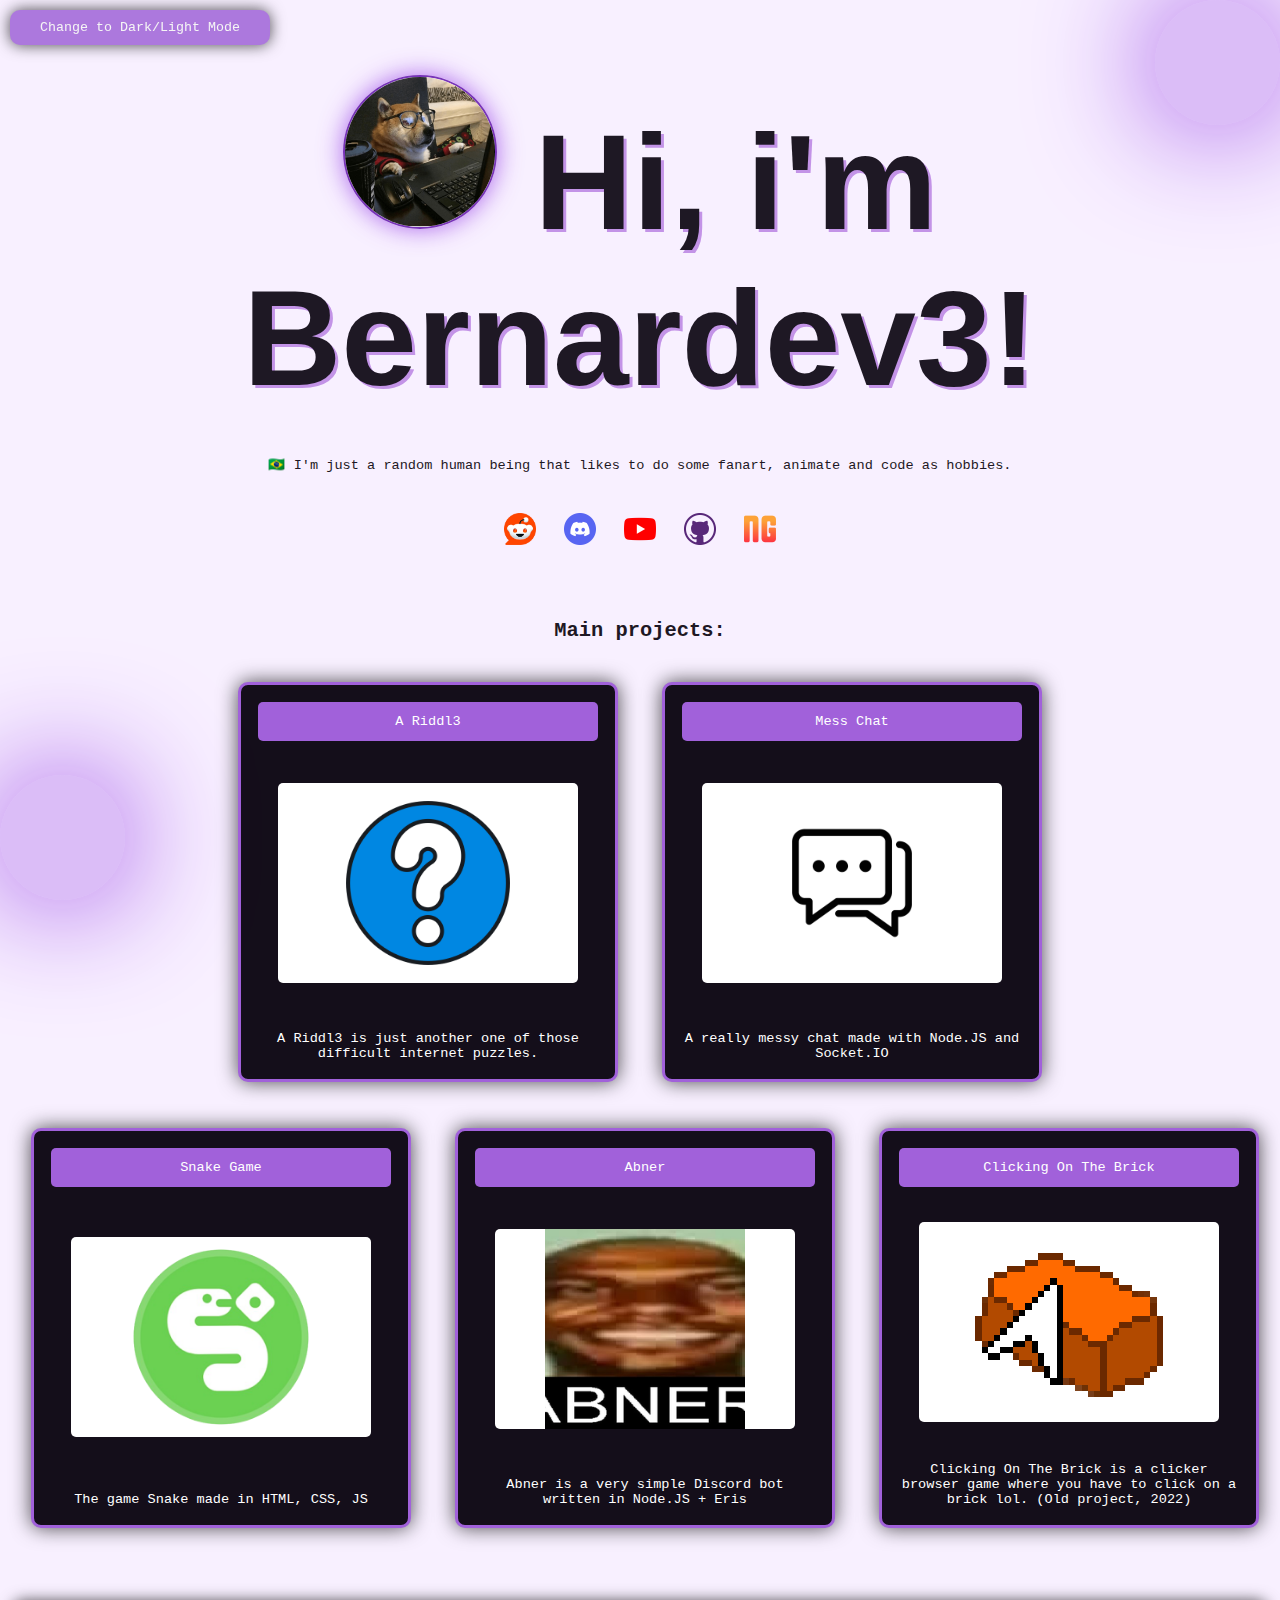
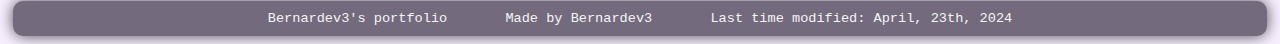
==== commit d378a8cf: "Add files via upload" ====
--- a/index.html
+++ b/index.html
@@ -19,19 +19,19 @@
 			<p>🇧🇷 I'm just a random human being that likes to do some fanart, animate and code as hobbies.</p>
 		</div>
 
-		<a href="https://www.reddit.com/user/Bernardev3" class="links">
+		<a href="https://www.reddit.com/user/Bernardev3" class="links" target="_blank">
 			<img src="./img/reddit_logo.png" width="32" height="32" alt="Reddit" title="Reddit">
 		</a>
-		<a href="https://discord.com/users/873972178507427861" class="links">
+		<a href="https://discord.com/users/873972178507427861" class="links" target="_blank">
 			<img src="./img/discord_logo.ico" width="32" height="32" alt="Discord" title="Discord">
 		</a>
-		<a href="https://www.youtube.com/channel/UCDOGk_g1fvS3BcQYWlkbiJQ" class="links">
+		<a href="https://www.youtube.com/channel/UCDOGk_g1fvS3BcQYWlkbiJQ" class="links" target="_blank">
 			<img src="./img/youtube_logo.png" width="32" height="32" alt="YouTube" title="YouTube">
 		</a>
-		<a href="https://github.com/Bernardev3" class="links">
+		<a href="https://github.com/Bernardev3" class="links" target="_blank">
 			<img src="./img/github_logo.png" width="32" height="32" alt="GitHub" title="GitHub">
 		</a>
-		<a href="https://bernardev3.newgrounds.com" class="links">
+		<a href="https://bernardev3.newgrounds.com" class="links" target="_blank">
 			<img src="./img/newgrounds_logo.ico" width="32" height="32" alt="Newgrounds" title="Newgrounds">
 		</a>
 
@@ -40,7 +40,7 @@
 		<table class="projectsContainer">
 			<tbody>
 				<td>
-					<a href="https://a-riddl3.netlify.app">
+					<a href="https://a-riddl3.netlify.app" target="_blank">
 						<table class="project">
 							<thead>
 								<td>A Riddl3</td>
@@ -57,7 +57,7 @@
 					</a>
 				</td>
 				<td>
-					<a href="https://github.com/Bernardev3/mess-chat">
+					<a href="https://github.com/Bernardev3/mess-chat" target="_blank">
 						<table class="project">
 							<thead>
 								<td>Mess Chat</td>
@@ -78,7 +78,7 @@
 		<table class="projectsContainer">
 			<tbody>
 				<td>
-					<a href="https://github.com/Bernardev3/snake-game">
+					<a href="https://github.com/Bernardev3/snake-game" target="_blank">
 						<table class="project">
 							<thead>
 								<td>Snake Game</td>
@@ -95,7 +95,7 @@
 					</a>
 				</td>
 				<td>
-					<a href="https://top.gg/bot/1008718546026647593">
+					<a href="https://top.gg/bot/1008718546026647593" target="_blank">
 						<table class="project">
 							<thead>
 								<td>Abner</td>
@@ -112,7 +112,7 @@
 					</a>
 				</td>
 				<td>
-					<a href="https://github.com/Bernardev3/clicking-on-the-brick">
+					<a href="https://github.com/Bernardev3/clicking-on-the-brick" target="_blank">
 						<table class="project">
 							<thead>
 								<td>Clicking On The Brick</td>
@@ -134,7 +134,7 @@
 		<div id="footer">
 			<span style="margin-right: 50px;">Bernardev3's portfolio</span>
 			<span style="margin-right: 50px;">Made by Bernardev3</span>
-			<span>Last time modified: April, 17th, 2024</span>
+			<span>Last time modified: April, 23th, 2024</span>
 		</div>
 
 		<button id="changeModeButton">Change to Dark/Light Mode</button>
